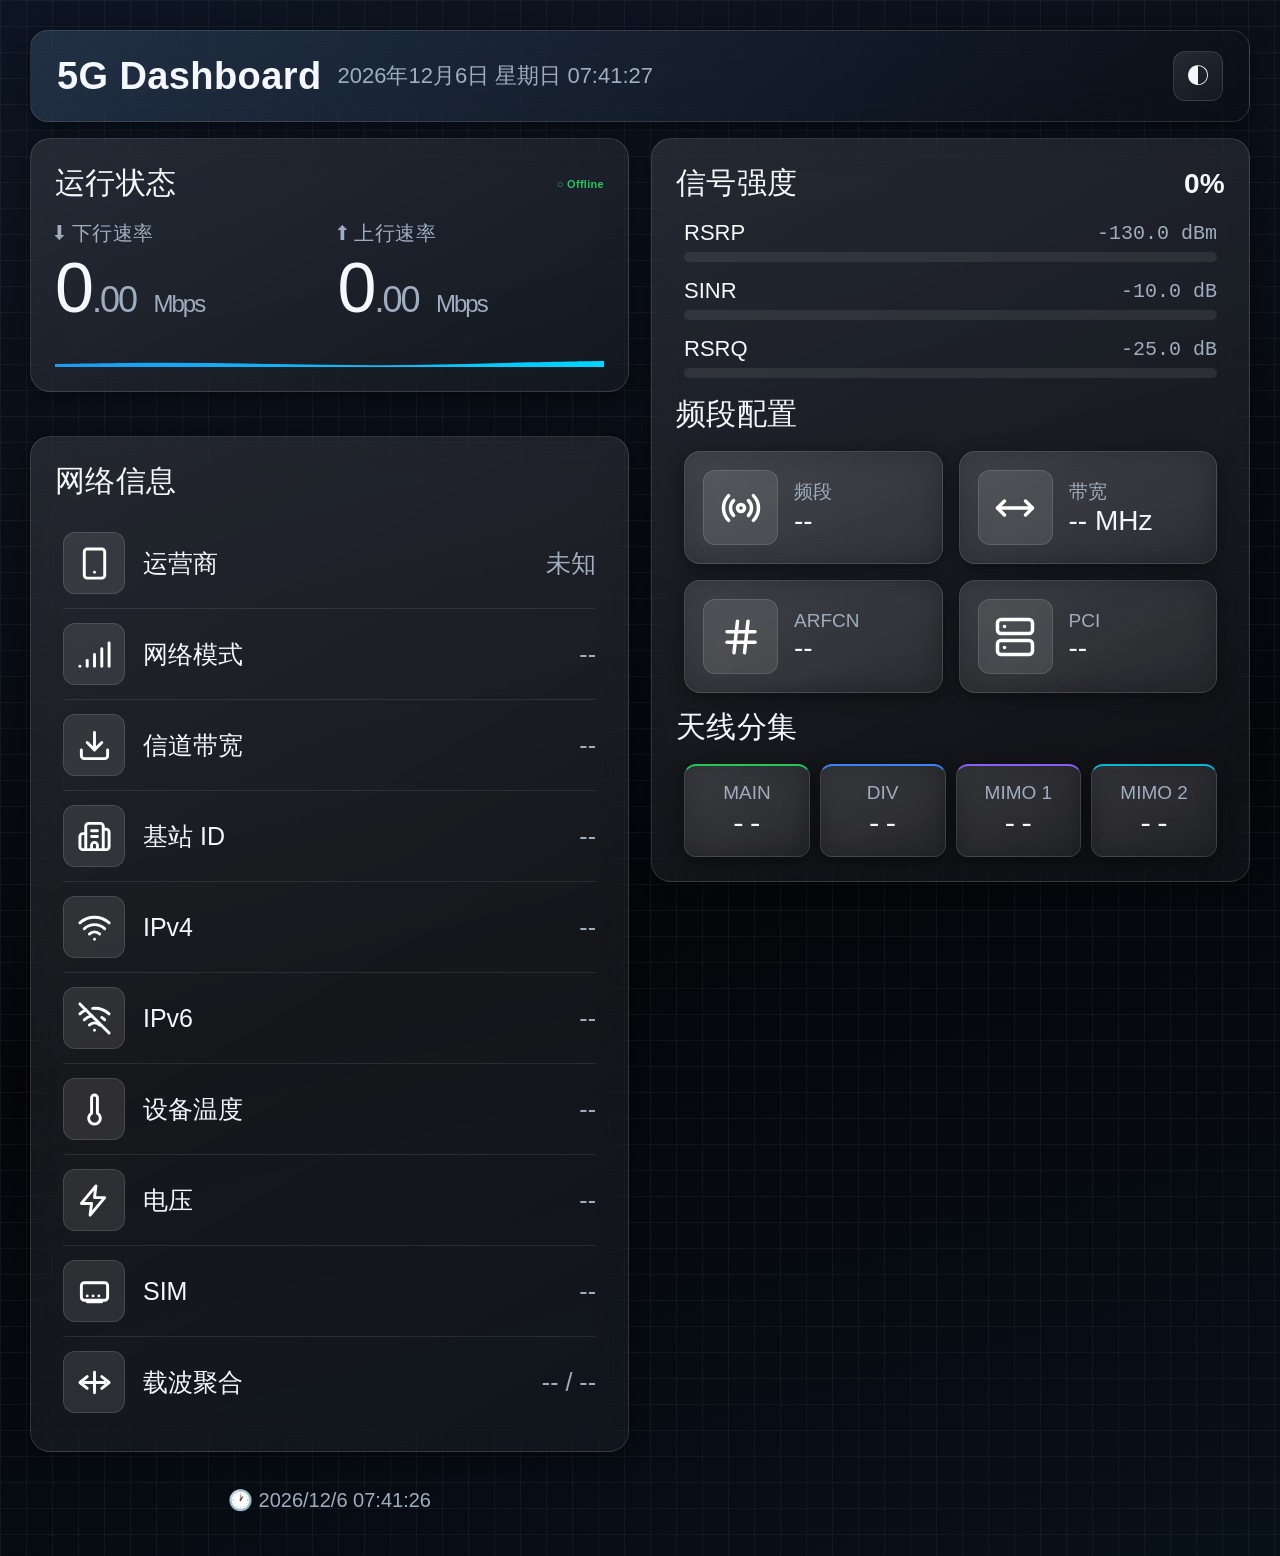
==== luci-app-5g-dashboard/root/www/5g-dashboard/index.html @ 4ff6a220 "fix: dashboard improvements - Makefile, CSS, band parsing, encoding - Makefile: add main.js/index.ht" ====
﻿<!DOCTYPE html>
<html lang="zh-CN">
<head>
<meta charset="UTF-8">
<meta name="viewport" content="width=device-width, initial-scale=1.0">
<title>5G Dashboard</title>
<link rel="stylesheet" href="style.css?v=20260901">
</head>
<body>
<div id="content"></div>
<script src="main.js?v=20260901"></script>
</body>
</html>
---- luci-app-5g-dashboard/root/www/5g-dashboard/style.css ----
.dark{--bg:#05060a;--bg2:#0b0f16;--text:#f4f7fb;--text2:#d7e1ee;--soft:#9fadc0;--border:rgba(255,255,255,0.09);--track:rgba(255,255,255,0.08);--line:rgba(255,255,255,0.12);--green:#22c55e;--red:#ef4444;--yellow:#fbbf24;--blue:#3b82f6;--cyan:#06b6d4;--cyan-dark:#0891b2;--purple:#8b5cf6;--indigo:#6366f1;--pink:#ec4899;--orange:#f97316;--violet:#6366f1;--gray:#8f9bb3;--gray-dark:#77859f;--teal:#14b8a6;--ring-bg:rgba(255,255,255,0.10);--icon-fg:#fff;--glass2:linear-gradient(150deg,rgba(255,255,255,0.10),rgba(255,255,255,0.04));--hero-bg:linear-gradient(135deg,rgba(127,176,232,0.12),rgba(255,255,255,0.045) 45%,rgba(10,14,22,0.42));--topbar-bg:linear-gradient(135deg,rgba(127,176,232,0.18),rgba(10,14,22,0.45));--card-shadow:0 4px 18px rgba(0,0,0,0.45);color-scheme:dark}
*{box-sizing:border-box;margin:0;padding:0}
body{background:var(--bg);background-image:linear-gradient(rgba(60,80,110,0.055) 1px,transparent 1px),linear-gradient(90deg,rgba(60,80,110,0.055) 1px,transparent 1px),linear-gradient(165deg,var(--bg2),var(--bg) 58%,var(--bg2));background-size:26px 26px,26px 26px,auto;color:var(--text);-webkit-font-smoothing:antialiased;font-family:-apple-system,BlinkMacSystemFont,"SF Pro Display","Segoe UI",Roboto,"PingFang SC","Microsoft YaHei",sans-serif;min-height:100vh;transition:background .3s,color .3s}
body.dark{background:linear-gradient(rgba(255,255,255,0.045) 1px,transparent 1px),linear-gradient(90deg,rgba(255,255,255,0.045) 1px,transparent 1px),linear-gradient(165deg,#0d1522,#05060a 58%,#081019);background-size:26px 26px,26px 26px,auto}

/* === DESKTOP BASE (>=820px) === */
#content{width:100%;max-width:1500px;margin:0 auto;padding:30px}
.cols{display:grid;grid-template-columns:1fr 1fr;gap:22px;align-items:stretch}
.col{display:flex;flex-direction:column;gap:22px;min-width:0;height:100%}
.main-area{min-width:0}
.col-right .module{flex:1}
.topbar{display:flex;align-items:center;justify-content:space-between;gap:16px;padding:20px 26px;margin-bottom:16px;background:var(--topbar-bg);-webkit-backdrop-filter:blur(20px);backdrop-filter:blur(20px);border:1px solid var(--line);border-radius:18px;box-shadow:var(--card-shadow)}
.topbar-title{font-size:38px;font-weight:600;color:var(--text);letter-spacing:.4px}
.topbar-time{font-size:22px;color:var(--soft);font-weight:400}
.theme-toggle{margin-left:auto;display:inline-flex;align-items:center;justify-content:center;width:50px;height:50px;border-radius:12px;border:1px solid var(--line);background:var(--glass2);color:var(--text);cursor:pointer;font-size:22px;transition:all .2s}
.theme-toggle:hover{transform:translateY(-1px)}
.hero-card{background:var(--hero-bg);-webkit-backdrop-filter:blur(var(--blur,22px));backdrop-filter:blur(var(--blur,22px));border:1px solid var(--line);border-radius:20px;padding:26px 30px 20px;margin-bottom:16px;box-shadow:var(--card-shadow);position:relative;overflow:hidden;display:flex;align-items:center;gap:18px}
.hero-card::before{content:"";position:absolute;left:0;right:0;top:0;height:3px;background:linear-gradient(90deg,var(--blue),var(--cyan),var(--green));opacity:.65}
.hero-greeting{font-size:25px;font-weight:400;color:var(--text);display:flex;align-items:center;gap:12px;letter-spacing:.6px}
.hero-greeting::before{content:"";width:10px;height:10px;border-radius:50%;background:var(--green);box-shadow:0 0 10px rgba(34,197,94,0.5)}
.time-clock{margin:0}
.time-digits{color:var(--text);letter-spacing:-3px;font-variant-numeric:tabular-nums;font-size:88px;font-weight:400;line-height:1}
.time-sec{color:var(--soft);font-size:44px;font-weight:400}
.time-colon{color:var(--blue);font-size:62px;font-weight:400;margin:0 4px}
.time-colon.blink{animation:colonBlink 1s step-end infinite}
@keyframes colonBlink{50%{opacity:0}}
.time-date{color:var(--soft);margin-top:6px;font-size:22px;font-weight:400}
.status-bar{background:var(--glass2);-webkit-backdrop-filter:blur(20px);backdrop-filter:blur(20px);border:1px solid var(--line);border-radius:16px;color:var(--soft);white-space:nowrap;gap:12px;padding:12px 22px;font-size:20px;display:flex;overflow-x:auto;margin-bottom:16px;box-shadow:var(--card-shadow)}
.section{border-bottom:none;padding:0 0 16px}
.dash-grid{display:grid;grid-template-columns:1fr 1fr;gap:16px}
.module{background:var(--glass2);-webkit-backdrop-filter:blur(18px);backdrop-filter:blur(18px);border:1px solid var(--line);border-radius:20px;padding:24px;box-shadow:var(--card-shadow)}
.module-wide{grid-column:1/-1}
.module-title{font-size:30px;font-weight:400;color:var(--text);letter-spacing:.3px;margin-bottom:16px;display:flex;align-items:center;justify-content:space-between}
.module-anchor{scroll-margin-top:16px}
.section-title{color:var(--text);margin-bottom:10px;padding:0 8px;font-size:30px;font-weight:400;background:linear-gradient(90deg,var(--blue),var(--cyan));-webkit-background-clip:text;background-clip:text;-webkit-text-fill-color:transparent;letter-spacing:.4px}
.section-head{justify-content:space-between;align-items:center;margin-bottom:10px;padding:0 8px;display:flex}
.section-head h3{font-size:30px;font-weight:400;color:var(--text);letter-spacing:.4px}
.sub-title{color:var(--soft);text-transform:uppercase;letter-spacing:1px;margin:14px 0 10px;padding:0 8px;font-size:22px;font-weight:400}
.speed-row{grid-template-columns:1fr 1fr;gap:16px;display:grid}
.speed-label{color:var(--soft);text-transform:uppercase;letter-spacing:.5px;align-items:center;gap:8px;margin-bottom:6px;font-size:20px;font-weight:400;display:flex}
.speed-val{letter-spacing:-2px;font-size:70px;font-weight:500;line-height:1;color:var(--text)}
.speed-dec{color:var(--soft);font-size:36px}
.speed-unit{color:var(--soft);font-size:24px;font-weight:400}
.wave-wrap{pointer-events:none;transform-origin:bottom;height:36px;margin-top:8px;position:relative;overflow:hidden;animation:wavePulse 3.2s ease-in-out infinite}
.wave-inner{align-items:flex-end;width:200%;height:100%;animation:4s linear infinite waveFlow;display:flex}
@keyframes waveFlow{0%{transform:translate(0)}to{transform:translate(-50%)}}
@keyframes wavePulse{0%,100%{opacity:.75}50%{opacity:1}}
.wave-inner svg{width:50%;height:100%}
.prog-item{margin-bottom:16px;padding:0 8px}
.prog-head{justify-content:space-between;align-items:center;margin-bottom:6px;display:flex}
.prog-label{font-size:22px;font-weight:400;color:var(--text);flex-shrink:1;overflow:hidden;text-overflow:ellipsis}
.prog-val{color:var(--soft);font-family:monospace;font-size:20px;white-space:nowrap;flex-shrink:0}
.prog-track{background:var(--track);border-radius:8px;height:10px;overflow:hidden;position:relative}
.prog-fill{border-radius:8px;height:100%;transition:width 1s ease-out;filter:saturate(1.2);background:var(--grad-a,#22c55e)}
.metric-row{grid-template-columns:1fr 1fr;gap:16px;padding:0 8px;display:grid}
.metric{background:var(--glass2);-webkit-backdrop-filter:blur(16px);backdrop-filter:blur(16px);border:1px solid var(--line);border-radius:16px;align-items:center;gap:16px;padding:18px;display:flex;box-shadow:var(--card-shadow)}
.metric-icon{color:var(--icon-fg);border-radius:12px;flex-shrink:0;justify-content:center;align-items:center;width:75px;height:75px;display:flex;background:linear-gradient(135deg,var(--grad-a,#8b5cf6),var(--grad-b,#6d28d9));box-shadow:0 3px 10px rgba(0,0,0,0.30);filter:saturate(1.2)}
.metric-icon svg{width:42px;height:42px;stroke:var(--icon-fg);stroke-width:2;fill:none;stroke-linecap:round;stroke-linejoin:round}
.metric-label{color:var(--soft);text-transform:uppercase;font-size:19px;font-weight:400}
.metric-value{font-size:28px;font-weight:500;color:var(--text)}
.ant-row{grid-template-columns:1fr 1fr 1fr 1fr;gap:10px;padding:0 8px;display:grid}
.ant-box{text-align:center;background:var(--glass2);-webkit-backdrop-filter:blur(16px);backdrop-filter:blur(16px);border:1px solid var(--line);border-top:2px solid transparent;border-radius:12px;padding:16px 10px;box-shadow:var(--card-shadow);transition:transform .2s,border-color .2s}.ant-box:nth-child(1){border-top-color:var(--green)}.ant-box:nth-child(2){border-top-color:var(--blue)}.ant-box:nth-child(3){border-top-color:var(--purple)}.ant-box:nth-child(4){border-top-color:var(--cyan)}.ant-box:hover{transform:translateY(-1px);border-color:var(--line)}
.ant-lbl{color:var(--soft);margin-bottom:5px;font-size:19px}
.ant-val{font-family:monospace;font-size:28px;font-weight:500;color:var(--text);white-space:nowrap}
.info-list{padding:0 8px}
.info-row{border-bottom:1px solid var(--border);align-items:center;padding:14px 0;display:flex}
.info-last{border-bottom:none}
.info-icon{color:var(--icon-fg);border-radius:12px;flex-shrink:0;justify-content:center;align-items:center;width:62px;height:62px;margin-right:18px;display:flex;background:linear-gradient(135deg,var(--grad-a,#4ade80),var(--grad-b,#15803d));box-shadow:0 2px 8px rgba(0,0,0,0.30);filter:saturate(1.2)}
.info-icon svg{width:35px;height:35px;stroke:var(--icon-fg);stroke-width:2;fill:none;stroke-linecap:round;stroke-linejoin:round}
.info-content{flex:1;justify-content:space-between;align-items:center;display:flex;overflow:hidden}
.info-label{font-size:25px;font-weight:500;color:var(--text)}
.info-value{color:var(--soft);text-align:right;font-size:25px;overflow:hidden;max-width:65%;min-width:0;word-break:break-all}
.update-time{color:var(--soft);justify-content:center;align-items:center;gap:8px;padding:14px;font-size:20px;display:flex}
.score-grad{font-size:28px;font-weight:600;color:var(--text)}
body:not(.dark) .metric-icon,body:not(.dark) .info-icon{background:linear-gradient(135deg,rgba(255,255,255,0.72),rgba(255,255,255,0.42)),linear-gradient(135deg,var(--grad-a),var(--grad-b));color:#1f2937;box-shadow:0 2px 8px rgba(20,30,50,0.12)}
body:not(.dark) .metric-icon svg,body:not(.dark) .info-icon svg{stroke:#1f2937}
.metric-icon,.info-icon{background:var(--icon-bg)!important;border:1px solid var(--line);box-shadow:none!important;filter:none!important;color:var(--icon-fg)!important}
.metric-icon svg,.info-icon svg{stroke:var(--icon-fg)!important}
body:not(.dark) .metric-icon,body:not(.dark) .info-icon{background:var(--icon-bg)!important;color:var(--icon-fg)!important;box-shadow:none!important}
body:not(.dark) .metric-icon svg,body:not(.dark) .info-icon svg{stroke:var(--icon-fg)!important}
:root{--icon-bg:rgba(31,41,55,0.07)}
body.dark{--icon-bg:rgba(255,255,255,0.10)}

/* === TABLET (<=820px) === */
@media(max-width:820px){
  .cols{grid-template-columns:1fr}
  #content{padding:16px}
  .topbar-title{font-size:17px}
  .module-title{font-size:15px}
  .speed-val{font-size:34px}
  .speed-label{font-size:11px}
  .info-label,.info-value{font-size:13px}
  .prog-label{font-size:12px}
  .metric-value{font-size:14px}
  .metric-icon{width:36px;height:36px}.metric-icon svg{width:20px;height:20px}
  .info-icon{width:30px;height:30px;margin-right:10px}.info-icon svg{width:16px;height:16px}
  .ant-val{font-size:14px}
  .ant-lbl{font-size:10px}
  .score-grad{font-size:14px}
  .time-digits{font-size:40px}
  .time-sec{font-size:20px}
  .time-colon{font-size:28px}
}

/* === MOBILE (<=640px) === */
@media(max-width:640px){
  #content{padding:12px}
  .topbar{padding:12px 14px;gap:10px}
  .topbar-title{font-size:15px}
  .topbar-time{font-size:12px}
  .module{padding:12px;border-radius:14px}
  .module-title{font-size:13px;margin-bottom:8px}
  .speed-row{gap:8px}
  .speed-label{font-size:10px;margin-bottom:2px}
  .speed-val{font-size:30px}
  .speed-dec{font-size:16px}
  .speed-unit{font-size:12px}
  .wave-wrap{height:22px}
  .prog-item{margin-bottom:9px}
  .prog-label{font-size:11px}
  .prog-val{font-size:10px}
  .prog-track{height:6px}
  .metric-row{gap:8px}
  .metric{padding:10px;gap:8px;border-radius:12px}
  .metric-icon{width:28px;height:28px;border-radius:8px}.metric-icon svg{width:16px;height:16px}
  .metric-label{font-size:9px}
  .metric-value{font-size:12px}
  .ant-row{gap:4px;grid-template-columns:1fr 1fr 1fr 1fr}
  .ant-box{padding:8px 4px;border-radius:8px}
  .ant-lbl{font-size:9px}
  .ant-val{font-size:13px}
  .info-row{padding:9px 0}
  .info-icon{width:26px;height:26px;border-radius:8px;margin-right:10px}.info-icon svg{width:14px;height:14px}
  .info-label{font-size:12px}
  .info-value{font-size:12px;max-width:65%}
  .update-time{padding:8px;font-size:10px}
  .score-grad{font-size:13px}
  .time-digits{font-size:42px}
  .time-sec{font-size:21px}
  .time-colon{font-size:30px}
  .time-date{font-size:11px}
  .section-title,.section-head h3{font-size:14px}
  .sub-title{font-size:11px;margin:8px 0 6px}
  .status-bar{padding:7px 14px;font-size:10px}
  .theme-toggle{width:34px;height:34px;border-radius:9px;font-size:16px}
}

/* === SMALL PHONE (<=480px) === */
@media(max-width:480px){
  .ant-row{grid-template-columns:repeat(2,1fr)}
  .topbar-time{white-space:nowrap;overflow:hidden;text-overflow:ellipsis;max-width:46vw}
}
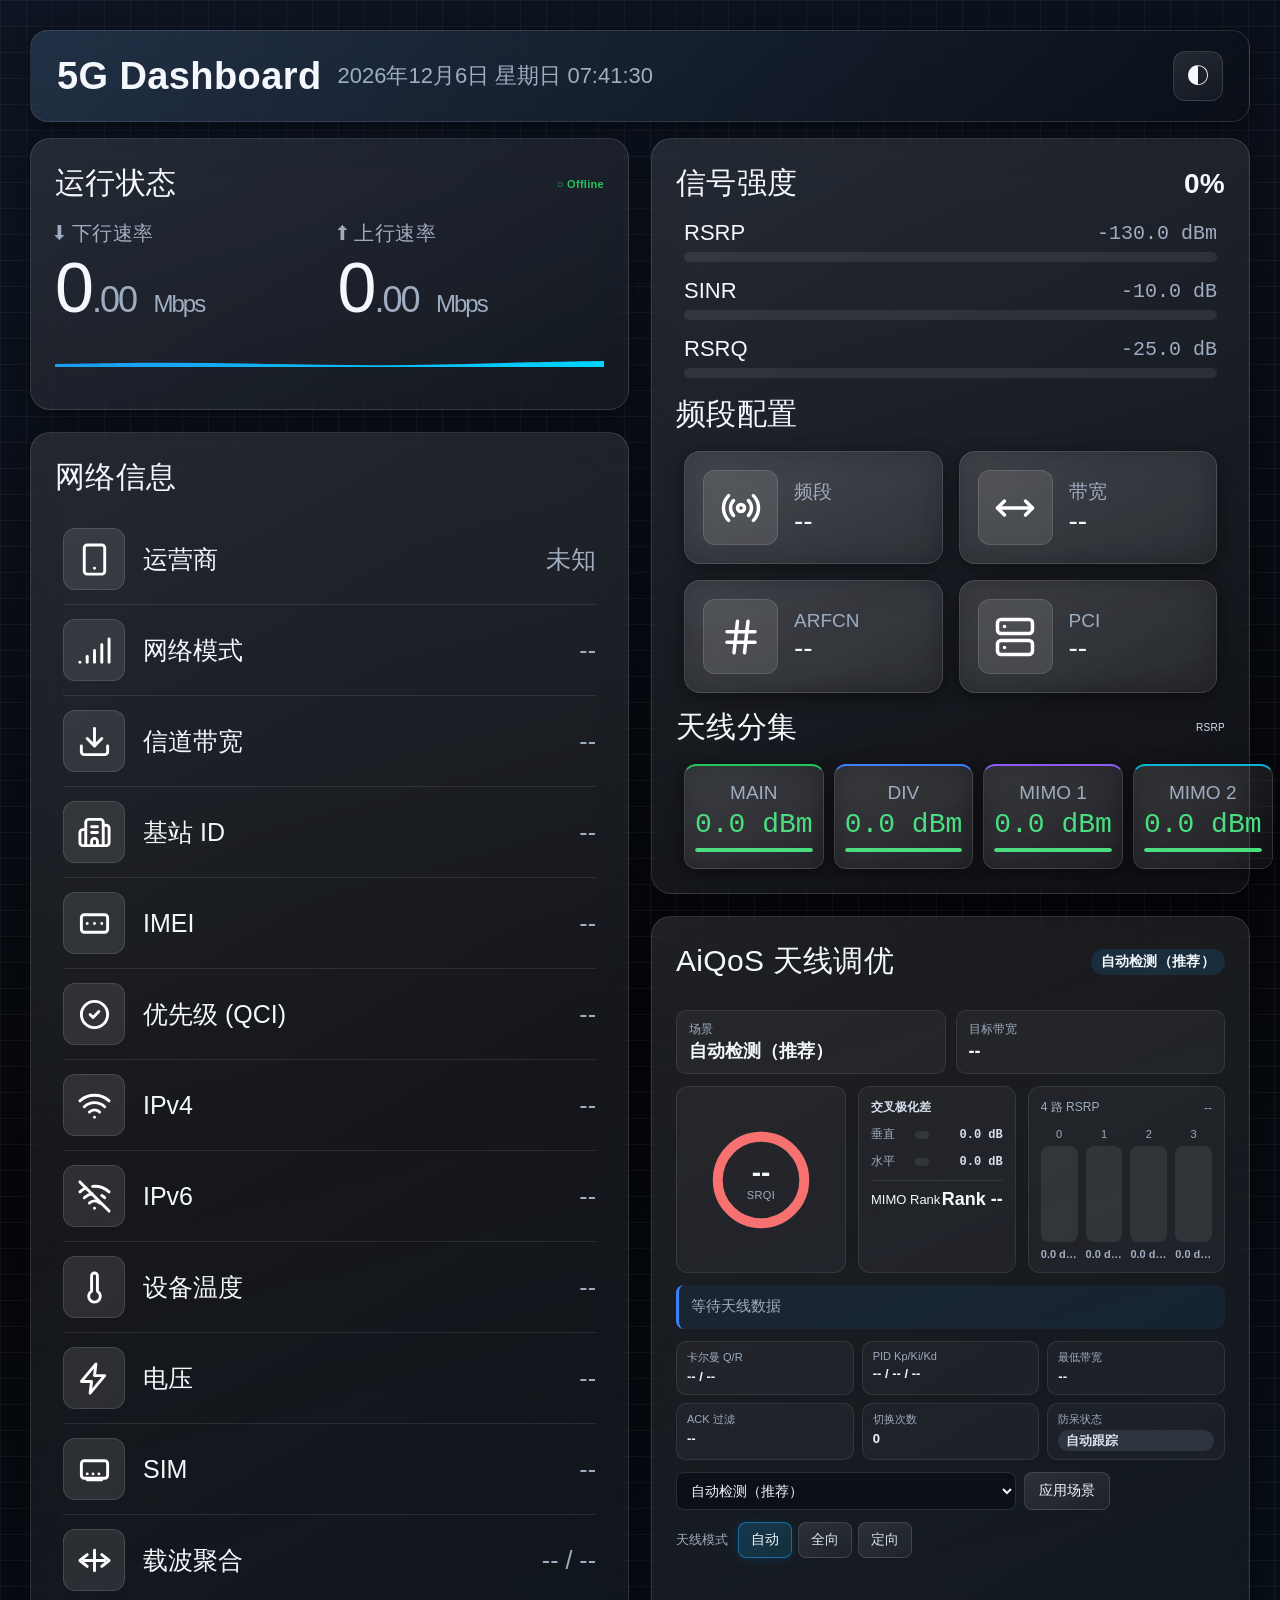
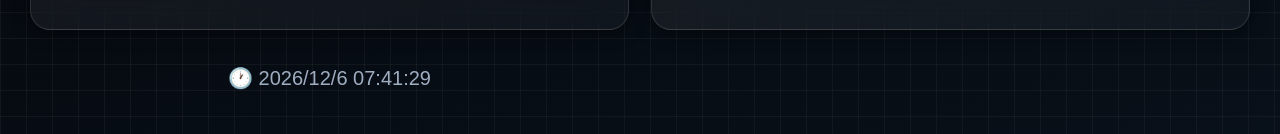
==== commit 54c8f345: "sync: v29 dashboard + aiqos-engine, drop legacy qmi-fix/aiqos" ====
--- a/luci-app-5g-dashboard/root/www/5g-dashboard/index.html
+++ b/luci-app-5g-dashboard/root/www/5g-dashboard/index.html
@@ -1,13 +1,13 @@
-﻿<!DOCTYPE html>
+<!DOCTYPE html>
 <html lang="zh-CN">
 <head>
 <meta charset="UTF-8">
 <meta name="viewport" content="width=device-width, initial-scale=1.0">
 <title>5G Dashboard</title>
-<link rel="stylesheet" href="style.css?v=20260901">
+<link rel="stylesheet" href="style.css?v=20260825c">
 </head>
 <body>
 <div id="content"></div>
-<script src="main.js?v=20260901"></script>
+<script src="main.js?v=20260825c"></script>
 </body>
-</html>
+</html>
--- a/luci-app-5g-dashboard/root/www/5g-dashboard/style.css
+++ b/luci-app-5g-dashboard/root/www/5g-dashboard/style.css
@@ -48,8 +48,8 @@
 .wave-inner svg{width:50%;height:100%}
 .prog-item{margin-bottom:16px;padding:0 8px}
 .prog-head{justify-content:space-between;align-items:center;margin-bottom:6px;display:flex}
-.prog-label{font-size:22px;font-weight:400;color:var(--text);flex-shrink:1;overflow:hidden;text-overflow:ellipsis}
-.prog-val{color:var(--soft);font-family:monospace;font-size:20px;white-space:nowrap;flex-shrink:0}
+.prog-label{font-size:22px;font-weight:400;color:var(--text)}
+.prog-val{color:var(--soft);font-family:monospace;font-size:20px}
 .prog-track{background:var(--track);border-radius:8px;height:10px;overflow:hidden;position:relative}
 .prog-fill{border-radius:8px;height:100%;transition:width 1s ease-out;filter:saturate(1.2);background:var(--grad-a,#22c55e)}
 .metric-row{grid-template-columns:1fr 1fr;gap:16px;padding:0 8px;display:grid}
@@ -69,7 +69,7 @@
 .info-icon svg{width:35px;height:35px;stroke:var(--icon-fg);stroke-width:2;fill:none;stroke-linecap:round;stroke-linejoin:round}
 .info-content{flex:1;justify-content:space-between;align-items:center;display:flex;overflow:hidden}
 .info-label{font-size:25px;font-weight:500;color:var(--text)}
-.info-value{color:var(--soft);text-align:right;font-size:25px;overflow:hidden;max-width:65%;min-width:0;word-break:break-all}
+.info-value{color:var(--soft);text-align:right;text-overflow:ellipsis;white-space:nowrap;font-size:25px;overflow:hidden;max-width:65%}
 .update-time{color:var(--soft);justify-content:center;align-items:center;gap:8px;padding:14px;font-size:20px;display:flex}
 .score-grad{font-size:28px;font-weight:600;color:var(--text)}
 body:not(.dark) .metric-icon,body:not(.dark) .info-icon{background:linear-gradient(135deg,rgba(255,255,255,0.72),rgba(255,255,255,0.42)),linear-gradient(135deg,var(--grad-a),var(--grad-b));color:#1f2937;box-shadow:0 2px 8px rgba(20,30,50,0.12)}
@@ -81,6 +81,10 @@
 :root{--icon-bg:rgba(31,41,55,0.07)}
 body.dark{--icon-bg:rgba(255,255,255,0.10)}
 
+
+/* === Antenna signal quality bars === */
+.ant-bar{margin-top:8px;height:4px;border-radius:2px;background:var(--track);overflow:hidden}
+.ant-bar-fill{height:100%;border-radius:2px;transition:width 1s ease-out}
 /* === TABLET (<=820px) === */
 @media(max-width:820px){
   .cols{grid-template-columns:1fr}
@@ -125,7 +129,7 @@
   .metric-icon{width:28px;height:28px;border-radius:8px}.metric-icon svg{width:16px;height:16px}
   .metric-label{font-size:9px}
   .metric-value{font-size:12px}
-  .ant-row{gap:4px;grid-template-columns:1fr 1fr 1fr 1fr}
+  .ant-row{gap:8px;grid-template-columns:1fr 1fr 1fr 1fr}
   .ant-box{padding:8px 4px;border-radius:8px}
   .ant-lbl{font-size:9px}
   .ant-val{font-size:13px}
@@ -150,3 +154,107 @@
   .ant-row{grid-template-columns:repeat(2,1fr)}
   .topbar-time{white-space:nowrap;overflow:hidden;text-overflow:ellipsis;max-width:46vw}
 }
+
+/* AiQoS sub-panel tabs */
+.dash-tabs{display:flex;gap:10px;flex-wrap:wrap;margin-bottom:18px}
+.dash-tab{border:1px solid var(--line);background:var(--glass2);color:var(--text2);font:inherit;font-size:18px;font-weight:500;padding:10px 22px;border-radius:10px;cursor:pointer;transition:all .2s}
+.dash-tab.active{background:linear-gradient(135deg,rgba(29,155,240,.22),rgba(0,212,255,.12));border-color:rgba(29,155,240,.55);color:var(--text);box-shadow:0 2px 10px rgba(29,155,240,.15)}
+.dash-tab:hover:not(.active){border-color:var(--line);background:rgba(255,255,255,.06)}
+.dash-pane{min-width:0}
+.aiqos-panel{display:grid;grid-template-columns:1fr;gap:18px}
+.aiqos-panel .module{margin:0}
+.aiqos-actions{display:flex;gap:10px;flex-wrap:wrap;align-items:center}
+.aiqos-select{flex:1;min-width:220px;max-width:380px;padding:10px 12px;border:1px solid var(--line);border-radius:10px;background:var(--bg2);color:var(--text);font-size:18px}
+.aiqos-btn{border:1px solid var(--line);background:var(--glass2);color:var(--text);font:inherit;font-size:17px;padding:10px 18px;border-radius:10px;cursor:pointer;transition:all .2s}
+.aiqos-btn:hover{border-color:rgba(29,155,240,.55);background:rgba(29,155,240,.12)}
+.aiqos-table{width:100%;border-collapse:collapse}
+.aiqos-table td{padding:12px 10px;border-bottom:1px solid var(--border);font-size:20px}
+.aiqos-table td:first-child{color:var(--soft);width:44%}
+.aiqos-table td:last-child{text-align:right;font-weight:500;color:var(--text)}
+.aiqos-hint{color:var(--soft);font-size:16px;margin-top:6px}
+@media(max-width:640px){.dash-tab{font-size:14px;padding:8px 14px}.aiqos-select{min-width:180px;font-size:15px}.aiqos-btn{font-size:14px;padding:8px 14px}.aiqos-table td{font-size:14px}}
+
+
+/* AiQoS antenna tuning card */
+.cols{align-items:start}
+.cols>.module{min-width:0}
+.aiqos-card{display:flex;flex-direction:column;gap:12px}
+.aiqos-chip{font-size:14px;font-weight:600;padding:4px 10px;border-radius:999px;background:rgba(29,155,240,.14);color:var(--text);white-space:nowrap}
+.aiqos-grid{display:grid;grid-template-columns:repeat(2,1fr);gap:10px}
+.aiqos-stat{display:flex;flex-direction:column;gap:2px;padding:10px 12px;border:1px solid var(--border);border-radius:10px;background:rgba(255,255,255,.04);min-width:0}
+.aiqos-stat span{font-size:12px;color:var(--soft)}
+.aiqos-stat strong{font-size:18px;font-weight:600;color:var(--text);word-break:break-all;line-height:1.3}
+.aiqos-direction{font-size:15px;line-height:1.5;color:var(--soft);padding:10px 12px;border-left:3px solid var(--blue);background:rgba(29,155,240,.08);border-radius:8px;min-height:44px}
+.aiqos-row{display:flex;gap:8px;flex-wrap:wrap;align-items:center}
+.aiqos-select{flex:1;min-width:180px;max-width:340px;padding:9px 10px;border:1px solid var(--line);border-radius:8px;background:var(--bg2);color:var(--text);font-size:14px}
+.aiqos-btn{border:1px solid var(--line);background:var(--glass2);color:var(--text);font:inherit;font-size:14px;padding:9px 14px;border-radius:8px;cursor:pointer;transition:all .2s}
+.aiqos-btn:hover{border-color:rgba(29,155,240,.55);background:rgba(29,155,240,.12)}
+.aiqos-mode-label{font-size:13px;color:var(--soft);margin-right:2px}
+.antenna-mode{display:flex;gap:6px;flex:1;flex-wrap:wrap}
+.mode-btn{border:1px solid var(--line);background:var(--glass2);color:var(--text2);font:inherit;font-size:14px;padding:8px 12px;border-radius:8px;cursor:pointer;transition:all .2s}
+.mode-btn.active{background:linear-gradient(135deg,rgba(29,155,240,.22),rgba(0,212,255,.12));border-color:rgba(29,155,240,.55);color:var(--text);box-shadow:0 2px 10px rgba(29,155,240,.15)}
+.aiqos-hint{font-size:12px;color:var(--soft);min-height:16px}
+@media(max-width:640px){
+  .aiqos-card{gap:10px}
+  .aiqos-grid{grid-template-columns:1fr 1fr}
+  .aiqos-stat strong{font-size:15px}
+  .aiqos-direction{font-size:13px}
+  .aiqos-mode-label{width:100%}
+  .mode-btn{font-size:13px;padding:7px 10px}
+}
+
+/* AiQoS spatial tuning card v2 */
+.cols{align-items:stretch}
+.aiqos-card{flex:1;min-height:540px}
+.aiqos-visual{display:grid;grid-template-columns:170px 1fr 1.25fr;gap:12px;align-items:stretch}
+.aiqos-ring-wrap{position:relative;display:flex;align-items:center;justify-content:center;background:rgba(255,255,255,.04);border:1px solid var(--border);border-radius:12px;min-height:150px}
+.aiqos-ring-svg{width:118px;height:118px;transform:rotate(-90deg);display:block}
+.aiqos-ring-track{fill:none;stroke:var(--track);stroke-width:10}
+.aiqos-ring-fill{fill:none;stroke:var(--green);stroke-width:10;stroke-linecap:round;transition:stroke-dashoffset .8s ease,stroke .8s ease}
+.aiqos-ring-center{position:absolute;inset:0;display:flex;flex-direction:column;align-items:center;justify-content:center;gap:2px}
+.aiqos-ring-center strong{font-size:28px;font-weight:700;color:var(--text);line-height:1}
+.aiqos-ring-center span{font-size:11px;color:var(--soft);text-transform:uppercase;letter-spacing:.4px}
+.aiqos-visual-title{font-size:12px;font-weight:600;color:var(--text2);margin-bottom:10px}
+.aiqos-polar-box,.aiqos-ant-graph{background:rgba(255,255,255,.04);border:1px solid var(--border);border-radius:12px;padding:12px;min-width:0}
+.aiqos-polar-row{display:flex;align-items:center;gap:8px;margin-bottom:10px;font-size:12px}
+.aiqos-polar-row span{width:36px;color:var(--soft);flex-shrink:0}
+.aiqos-polar-track{flex:1;height:8px;background:var(--track);border-radius:6px;overflow:hidden}
+.aiqos-polar-fill{height:100%;width:0;background:linear-gradient(90deg,#38bdf8,#6366f1);border-radius:6px;transition:width .8s ease}
+.aiqos-polar-fill.h{background:linear-gradient(90deg,#f472b6,#a855f7)}
+.aiqos-polar-row strong{width:66px;text-align:right;font-family:monospace;font-size:12px;color:var(--text2)}
+.aiqos-rank-row{display:flex;justify-content:space-between;align-items:center;font-size:13px;padding-top:8px;border-top:1px solid var(--border);margin-top:2px}
+.aiqos-rank-row strong{font-size:18px;color:var(--text)}
+.aiqos-ant-graph-head{display:flex;justify-content:space-between;align-items:center;font-size:12px;color:var(--soft);margin-bottom:12px}
+.aiqos-ant-graph-bars{display:flex;gap:8px;height:100%}
+.aiqos-graph-item{flex:1;display:flex;flex-direction:column;align-items:center;gap:6px;min-width:0}
+.aiqos-graph-item span{font-size:11px;color:var(--soft)}
+.aiqos-graph-track{width:100%;height:96px;background:var(--track);border-radius:8px;display:flex;align-items:flex-end;overflow:hidden}
+.aiqos-graph-fill{width:100%;height:0;background:var(--green);border-radius:8px 8px 2px 2px;transition:height .8s ease,background .8s ease}
+.aiqos-graph-item strong{font-size:11px;color:var(--soft);white-space:nowrap;max-width:100%;overflow:hidden;text-overflow:ellipsis}
+.aiqos-param-grid{display:grid;grid-template-columns:repeat(3,1fr);gap:8px}
+.aiqos-param{display:flex;flex-direction:column;gap:3px;padding:8px 10px;border:1px solid var(--border);border-radius:10px;background:rgba(255,255,255,.035);min-width:0}
+.aiqos-param span{font-size:11px;color:var(--soft);white-space:nowrap}
+.aiqos-param strong{font-size:13px;font-weight:600;word-break:break-word;line-height:1.35}
+.aiqos-failsafe{padding:2px 8px;border-radius:999px;font-size:11px;font-weight:600;display:inline-block}
+.aiqos-failsafe.ok{background:rgba(34,197,94,.15);color:#4ade80}
+.aiqos-failsafe.warn{background:rgba(251,191,36,.15);color:#fbbf24}
+.aiqos-failsafe.neutral{background:rgba(148,163,184,.15);color:var(--text2)}
+@media(max-width:1100px){
+  .aiqos-visual{grid-template-columns:150px 1fr}
+  .aiqos-ant-graph{grid-column:1/-1}
+}
+@media(max-width:820px){
+  .aiqos-card{min-height:0}
+  .aiqos-visual{grid-template-columns:1fr 1fr}
+  .aiqos-ring-wrap{min-height:140px}
+}
+@media(max-width:640px){
+  .aiqos-visual{grid-template-columns:1fr}
+  .aiqos-ant-graph{grid-column:auto}
+  .aiqos-param-grid{grid-template-columns:repeat(2,1fr)}
+  .aiqos-ring-wrap{min-height:120px}
+  .aiqos-ring-svg{width:96px;height:96px}
+  .aiqos-ring-center strong{font-size:22px}
+  .aiqos-polar-box,.aiqos-ant-graph{padding:10px}
+  .aiqos-graph-track{height:72px}
+}
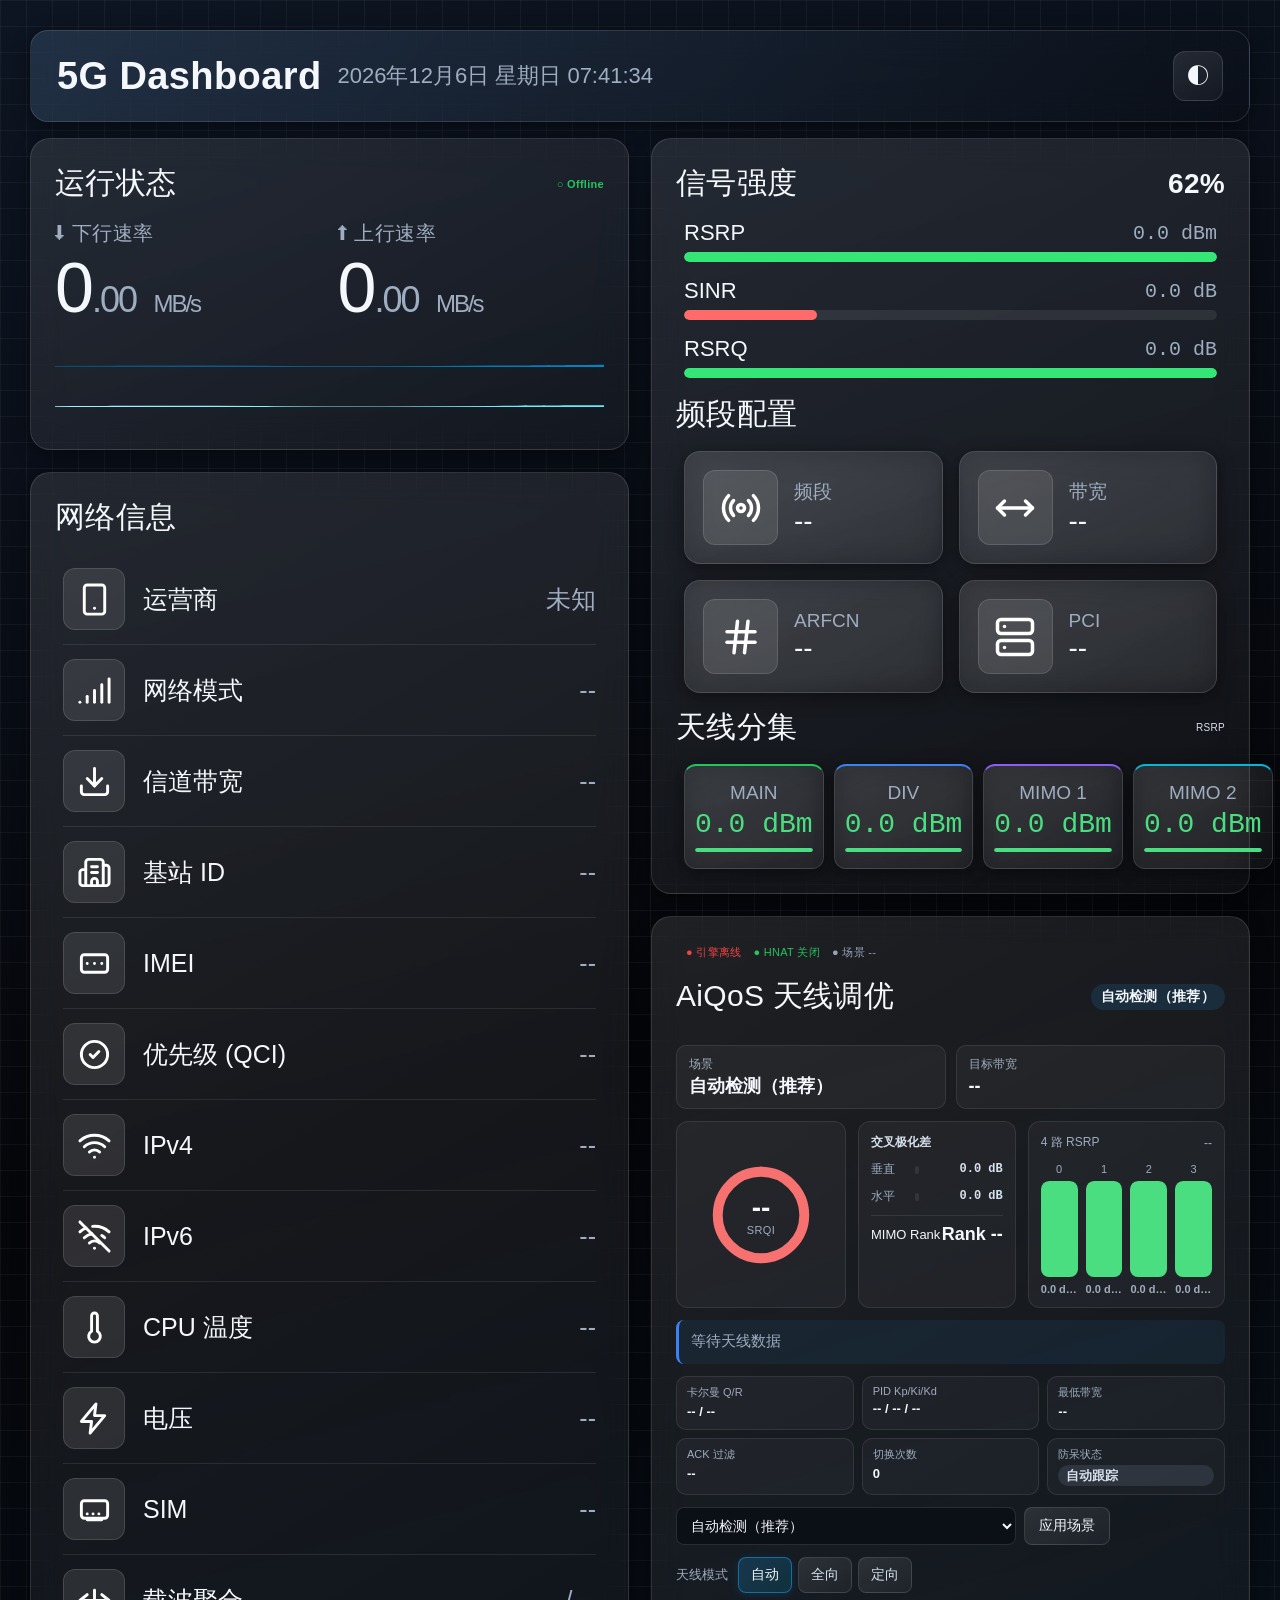
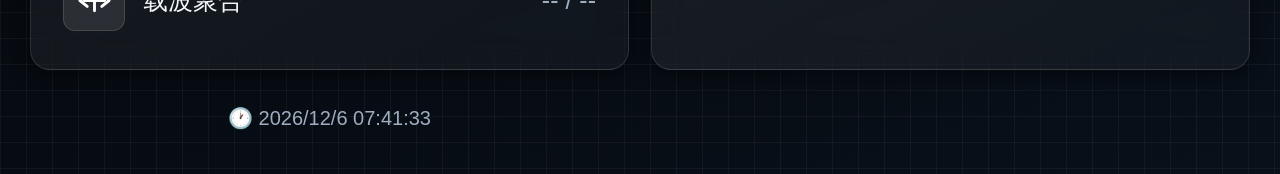
==== commit 82020830: "feat: 同步设备稳定运行版本（v77 + 热更新，稳定测试 1 个多月） 基准：设备 Airpi-H5000M 当前运行态（r1-dd6100333d / Linux 6.6.94 / uptim" ====
--- a/luci-app-5g-dashboard/root/www/5g-dashboard/index.html
+++ b/luci-app-5g-dashboard/root/www/5g-dashboard/index.html
@@ -4,10 +4,10 @@
 <meta charset="UTF-8">
 <meta name="viewport" content="width=device-width, initial-scale=1.0">
 <title>5G Dashboard</title>
-<link rel="stylesheet" href="style.css?v=20260825c">
+<link rel="stylesheet" href="style.css?v=20260929a">
 </head>
 <body>
 <div id="content"></div>
-<script src="main.js?v=20260825c"></script>
+<script src="main.js?v=20260929a"></script>
 </body>
 </html>
--- a/luci-app-5g-dashboard/root/www/5g-dashboard/style.css
+++ b/luci-app-5g-dashboard/root/www/5g-dashboard/style.css
@@ -46,6 +46,7 @@
 @keyframes waveFlow{0%{transform:translate(0)}to{transform:translate(-50%)}}
 @keyframes wavePulse{0%,100%{opacity:.75}50%{opacity:1}}
 .wave-inner svg{width:50%;height:100%}
+.wave-wrap+.wave-wrap{margin-top:4px}
 .prog-item{margin-bottom:16px;padding:0 8px}
 .prog-head{justify-content:space-between;align-items:center;margin-bottom:6px;display:flex}
 .prog-label{font-size:22px;font-weight:400;color:var(--text)}
@@ -221,7 +222,7 @@
 .aiqos-polar-track{flex:1;height:8px;background:var(--track);border-radius:6px;overflow:hidden}
 .aiqos-polar-fill{height:100%;width:0;background:linear-gradient(90deg,#38bdf8,#6366f1);border-radius:6px;transition:width .8s ease}
 .aiqos-polar-fill.h{background:linear-gradient(90deg,#f472b6,#a855f7)}
-.aiqos-polar-row strong{width:66px;text-align:right;font-family:monospace;font-size:12px;color:var(--text2)}
+.aiqos-polar-row strong{min-width:76px;text-align:right;font-family:monospace;font-size:12px;line-height:1.4;color:var(--text2);white-space:nowrap;flex-shrink:0}
 .aiqos-rank-row{display:flex;justify-content:space-between;align-items:center;font-size:13px;padding-top:8px;border-top:1px solid var(--border);margin-top:2px}
 .aiqos-rank-row strong{font-size:18px;color:var(--text)}
 .aiqos-ant-graph-head{display:flex;justify-content:space-between;align-items:center;font-size:12px;color:var(--soft);margin-bottom:12px}
@@ -257,4 +258,9 @@
   .aiqos-ring-center strong{font-size:22px}
   .aiqos-polar-box,.aiqos-ant-graph{padding:10px}
   .aiqos-graph-track{height:72px}
-}+}
+
+.aiqos-force-row{display:none;flex-direction:column;gap:8px;padding:10px 12px;border:1px solid rgba(251,191,36,.35);border-radius:10px;background:rgba(251,191,36,.08)}
+.aiqos-force-text{font-size:12px;color:var(--yellow);line-height:1.45}
+.aiqos-force-row .aiqos-btn{flex:1}
+.aiqos-force-row .force-ok{background:rgba(34,197,94,.16);border-color:rgba(34,197,94,.5);color:#4ade80}
